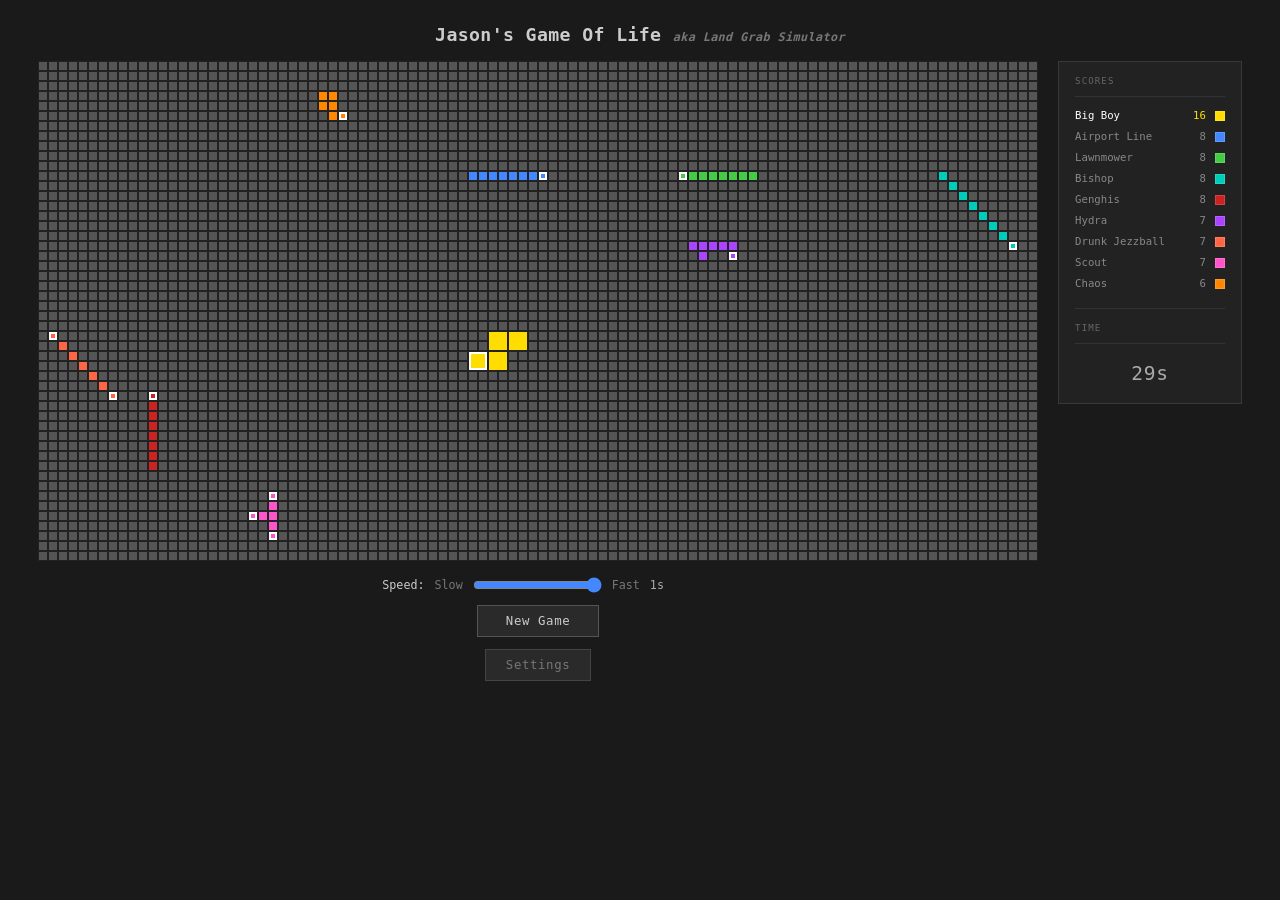
==== index.html @ 767900d6 "Add configurable game length setting (30s, 1m, 2m, 5m, forever) Game length slider in the Settings m" ====
<!DOCTYPE html>
<html lang="en">
<head>
	<meta charset="UTF-8">
	<title>Jason's Game Of Life (aka Land Grab Simulator)</title>
	<link rel="stylesheet" href="css/style.css">
</head>
<body>
	<h1>Jason's Game Of Life <span class="subtitle">aka Land Grab Simulator</span></h1>
	<div class="main-layout">
		<div class="game-column">
			<div class="game-wrap">
				<canvas id="grid"></canvas>
				<div id="powerup-overlay"></div>
			</div>
			<div class="controls">
				<div class="speed-control">
					<label for="speed">Speed:</label>
					<span class="speed-label">Slow</span>
					<input type="range" id="speed" min="0" max="10" value="10">
					<span class="speed-label">Fast</span>
					<span id="speed-display">1s</span>
				</div>
				<button id="new-game">New Game</button>
				<button id="settings">Settings</button>
			</div>
		</div>
		<aside class="side-panel">
			<div class="score-panel-title">Scores</div>
			<div id="score-list"></div>
			<div class="clock-panel-title">Time</div>
			<div id="clock-display" class="clock-display">30s</div>
		</aside>
	</div>

	<div id="modal-overlay" class="modal-overlay hidden">
		<div class="modal-panel">
			<div class="modal-title">Settings</div>
			<div class="modal-columns">
				<div class="modal-section">
					<div class="modal-section-title">Bots</div>
					<div id="bot-list"></div>
				</div>
				<div class="modal-section modal-section-right">
					<div class="modal-section-title">Powerups</div>
					<div id="powerup-list"></div>
					<div class="powerup-count-row">
						<span class="powerup-count-label">Count</span>
						<input type="range" id="powerup-count" min="1" max="10" value="3">
						<span id="powerup-count-display">3</span>
					</div>
				</div>
			</div>
			<div class="modal-length-row">
				<span class="modal-length-label">Game Length</span>
				<input type="range" id="game-length" min="0" max="4" value="0" step="1">
				<span id="game-length-display">30s</span>
			</div>
			<div class="modal-actions">
				<button class="modal-btn" id="modal-cancel">Cancel</button>
				<button class="modal-btn modal-btn-start" id="modal-ok">OK</button>
			</div>
		</div>
	</div>

	<script src="js/bots/genghis.js"></script>
	<script src="js/bots/big-boy.js"></script>
	<script src="js/bots/hydra.js"></script>
	<script src="js/bots/lawnmower.js"></script>
	<script src="js/bots/airport-line.js"></script>
	<script src="js/bots/chaos.js"></script>
	<script src="js/bots/scout.js"></script>
	<script src="js/bots/bishop.js"></script>
	<script src="js/bots/drunk-jezzball.js"></script>
	<script src="js/game.js"></script>
</body>
</html>
---- css/style.css ----
* {
	box-sizing: border-box;
	margin: 0;
	padding: 0;
}

body {
	background: #1a1a1a;
	color: #cccccc;
	font-family: monospace;
	display: flex;
	flex-direction: column;
	align-items: center;
	padding: 24px 16px;
	gap: 16px;
}

h1 {
	font-size: 1.4em;
	letter-spacing: 0.02em;
}

.subtitle {
	font-size: 0.65em;
	color: #777777;
	font-style: italic;
}

.main-layout {
	display: flex;
	flex-direction: row;
	align-items: flex-start;
	gap: 20px;
}

.game-column {
	display: flex;
	flex-direction: column;
	align-items: center;
	gap: 16px;
}

.game-wrap {
	position: relative;
	display: inline-block;
}

#grid {
	display: block;
	background: #222222;
}

#powerup-overlay {
	position: absolute;
	top: 0;
	left: 0;
	width: 100%;
	height: 100%;
	pointer-events: none;
}

@keyframes rainbow-glow {
	0%   { background: #ff0000; box-shadow: 0 0 6px 2px #ff0000; }
	16%  { background: #ff8800; box-shadow: 0 0 6px 2px #ff8800; }
	33%  { background: #ffff00; box-shadow: 0 0 6px 2px #ffff00; }
	50%  { background: #00ff44; box-shadow: 0 0 6px 2px #00ff44; }
	66%  { background: #0088ff; box-shadow: 0 0 6px 2px #0088ff; }
	83%  { background: #aa00ff; box-shadow: 0 0 6px 2px #aa00ff; }
	100% { background: #ff0000; box-shadow: 0 0 6px 2px #ff0000; }
}

.powerup-block {
	position: absolute;
	width: 8px;
	height: 8px;
	animation: rainbow-glow 1.5s linear infinite;
}

.controls {
	display: flex;
	flex-direction: column;
	align-items: center;
	gap: 12px;
}

.speed-control {
	display: flex;
	align-items: center;
	gap: 10px;
	font-size: 0.9em;
}

.speed-label {
	color: #777777;
}

#speed {
	cursor: pointer;
	accent-color: #4488ff;
}

#speed-display {
	min-width: 44px;
	color: #aaaaaa;
}

#new-game {
	padding: 8px 28px;
	font-size: 0.95em;
	font-family: monospace;
	cursor: pointer;
	background: #2a2a2a;
	color: #cccccc;
	border: 1px solid #555555;
	letter-spacing: 0.05em;
}

#new-game:hover {
	background: #333333;
	border-color: #4488ff;
	color: #ffffff;
}

#settings {
	padding: 8px 20px;
	font-size: 0.95em;
	font-family: monospace;
	cursor: pointer;
	background: #2a2a2a;
	color: #777777;
	border: 1px solid #444444;
	letter-spacing: 0.05em;
}

#settings:hover {
	background: #333333;
	border-color: #666666;
	color: #cccccc;
}

/* Powerup panel */

.powerup-panel {
	background: #222222;
	border: 1px solid #383838;
	padding: 12px 20px;
	display: flex;
	align-items: center;
	gap: 24px;
}

.powerup-panel-title {
	font-size: 0.7em;
	text-transform: uppercase;
	letter-spacing: 0.12em;
	color: #666666;
	white-space: nowrap;
	padding-right: 16px;
	border-right: 1px solid #333333;
}

#powerup-list {
	display: flex;
	flex-direction: column;
	gap: 6px;
}

.powerup-item {
	display: flex;
	align-items: center;
	gap: 8px;
	cursor: pointer;
	user-select: none;
}

.powerup-swatch {
	width: 10px;
	height: 10px;
	flex-shrink: 0;
}

.powerup-name {
	font-size: 0.82em;
	color: #bbbbbb;
}

.powerup-item input[type="checkbox"] {
	cursor: pointer;
	width: 13px;
	height: 13px;
	flex-shrink: 0;
}

/* Bot panel */

.side-panel {
	background: #222222;
	border: 1px solid #383838;
	padding: 14px 16px;
	display: flex;
	flex-direction: column;
	gap: 4px;
	min-width: 160px;
	position: sticky;
	top: 24px;
}

.bot-panel-title {
	font-size: 0.7em;
	text-transform: uppercase;
	letter-spacing: 0.12em;
	color: #666666;
	padding-bottom: 10px;
	margin-bottom: 4px;
	border-bottom: 1px solid #333333;
}

.bot-item {
	display: flex;
	align-items: center;
	gap: 9px;
	padding: 5px 0;
	cursor: pointer;
	user-select: none;
}

.bot-item:hover .bot-name {
	color: #ffffff;
}

.bot-swatch {
	width: 10px;
	height: 10px;
	flex-shrink: 0;
	border: 1px solid rgba(255, 255, 255, 0.15);
}

.bot-name {
	flex: 1;
	font-size: 0.82em;
	color: #bbbbbb;
	transition: color 0.1s;
}

.bot-item input[type="checkbox"] {
	cursor: pointer;
	width: 13px;
	height: 13px;
	accent-color: #4488ff;
	flex-shrink: 0;
	order: 4;
}

.bot-swatch {
	order: 1;
}

.bot-name {
	order: 2;
}

.speed-indicator {
	order: 3;
	color: #44cc44;
	font-size: 0.85em;
	min-width: 12px;
}

.bot-item input[type="checkbox"]:not(:checked) ~ .bot-swatch {
	opacity: 0.3;
}

.bot-item input[type="checkbox"]:not(:checked) ~ .bot-name {
	color: #444444;
}

.score-panel-title {
	font-size: 0.7em;
	text-transform: uppercase;
	letter-spacing: 0.12em;
	color: #666666;
	padding-bottom: 10px;
	margin-bottom: 4px;
	border-bottom: 1px solid #333333;
}

.score-item {
	display: flex;
	align-items: center;
	gap: 9px;
	padding: 4px 0;
}

.score-name {
	flex: 1;
	font-size: 0.82em;
	color: #888888;
}

.score-value {
	font-size: 0.82em;
	color: #888888;
	font-variant-numeric: tabular-nums;
	min-width: 32px;
	text-align: right;
}

.score-leader .score-name {
	color: #ffffff;
}

.score-leader .score-value {
	color: #ffdd00;
}

.clock-panel-title {
	font-size: 0.7em;
	text-transform: uppercase;
	letter-spacing: 0.12em;
	color: #666666;
	padding-top: 14px;
	margin-top: 10px;
	padding-bottom: 10px;
	margin-bottom: 4px;
	border-top: 1px solid #333333;
	border-bottom: 1px solid #333333;
}

@keyframes clock-flash {
	0%, 100% { opacity: 1; }
	50% { opacity: 0.25; }
}

.clock-display {
	font-size: 1.5em;
	color: #aaaaaa;
	text-align: center;
	padding: 10px 0 4px;
	font-variant-numeric: tabular-nums;
	letter-spacing: 0.04em;
}

.clock-display.clock-urgent {
	color: #ff3333;
	animation: clock-flash 0.5s ease-in-out infinite;
}

.clock-display.clock-done {
	color: #ff3333;
	font-size: 1em;
	letter-spacing: 0.08em;
}

/* Modal */

.modal-overlay {
	position: fixed;
	inset: 0;
	background: rgba(0, 0, 0, 0.75);
	display: flex;
	align-items: center;
	justify-content: center;
	z-index: 100;
}

.modal-overlay.hidden {
	display: none;
}

.modal-panel {
	background: #222222;
	border: 1px solid #444444;
	padding: 24px;
	min-width: 520px;
	display: flex;
	flex-direction: column;
	gap: 20px;
}

.modal-columns {
	display: flex;
	gap: 0;
}

.modal-section {
	flex: 1;
	display: flex;
	flex-direction: column;
	gap: 4px;
}

.modal-section-right {
	padding-left: 24px;
	border-left: 1px solid #333333;
}

.modal-title {
	font-size: 0.85em;
	text-transform: uppercase;
	letter-spacing: 0.14em;
	color: #cccccc;
	padding-bottom: 12px;
	border-bottom: 1px solid #383838;
}

.modal-section-title {
	font-size: 0.7em;
	text-transform: uppercase;
	letter-spacing: 0.12em;
	color: #555555;
	padding-bottom: 8px;
	margin-bottom: 4px;
	border-bottom: 1px solid #2a2a2a;
}

.modal-actions {
	display: flex;
	gap: 10px;
	justify-content: flex-end;
	padding-top: 12px;
	border-top: 1px solid #333333;
}

.modal-length-row {
	display: flex;
	align-items: center;
	gap: 12px;
	padding: 14px 0 2px;
	border-top: 1px solid #333333;
}

.modal-length-label {
	font-size: 0.72em;
	text-transform: uppercase;
	letter-spacing: 0.1em;
	color: #666666;
	white-space: nowrap;
}

#game-length {
	flex: 1;
	cursor: pointer;
	accent-color: #4488ff;
}

#game-length-display {
	font-size: 0.82em;
	color: #aaaaaa;
	min-width: 28px;
	text-align: right;
}

.modal-btn {
	padding: 7px 22px;
	font-size: 0.9em;
	font-family: monospace;
	cursor: pointer;
	background: #2a2a2a;
	color: #aaaaaa;
	border: 1px solid #555555;
	letter-spacing: 0.05em;
}

.modal-btn:hover {
	background: #333333;
	color: #ffffff;
	border-color: #777777;
}

.modal-btn-start {
	border-color: #4488ff;
	color: #4488ff;
}

.modal-btn-start:hover {
	background: #4488ff;
	color: #000000;
	border-color: #4488ff;
}

.powerup-count-row {
	display: flex;
	align-items: center;
	gap: 10px;
	margin-top: 14px;
	padding-top: 12px;
	border-top: 1px solid #2a2a2a;
}

.powerup-count-label {
	font-size: 0.72em;
	text-transform: uppercase;
	letter-spacing: 0.1em;
	color: #666666;
	white-space: nowrap;
}

#powerup-count {
	flex: 1;
	cursor: pointer;
	accent-color: #4488ff;
}

#powerup-count-display {
	font-size: 0.82em;
	color: #aaaaaa;
	min-width: 16px;
	text-align: right;
}
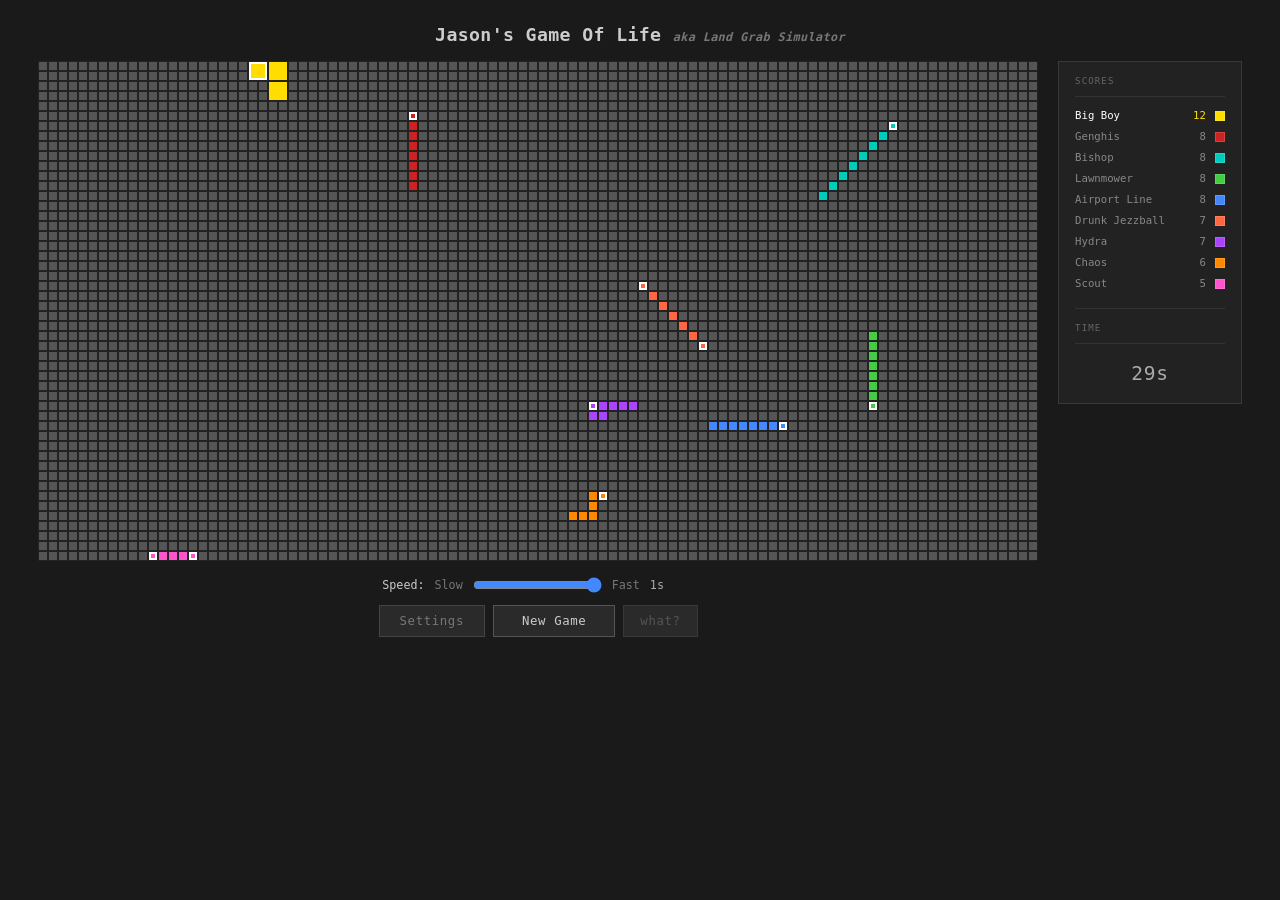
==== commit f1f3f879: "Add what? modal, reorder buttons, powerup icons, count slider above list; update specs Co-Authored-B" ====
--- a/index.html
+++ b/index.html
@@ -21,8 +21,11 @@
 					<span class="speed-label">Fast</span>
 					<span id="speed-display">1s</span>
 				</div>
-				<button id="new-game">New Game</button>
-				<button id="settings">Settings</button>
+				<div class="button-row">
+					<button id="settings">Settings</button>
+					<button id="new-game">New Game</button>
+					<button id="what">what?</button>
+				</div>
 			</div>
 		</div>
 		<aside class="side-panel">
@@ -43,12 +46,12 @@
 				</div>
 				<div class="modal-section modal-section-right">
 					<div class="modal-section-title">Powerups</div>
-					<div id="powerup-list"></div>
 					<div class="powerup-count-row">
 						<span class="powerup-count-label">Count</span>
 						<input type="range" id="powerup-count" min="1" max="10" value="3">
 						<span id="powerup-count-display">3</span>
 					</div>
+					<div id="powerup-list"></div>
 				</div>
 			</div>
 			<div class="modal-length-row">
@@ -59,6 +62,19 @@
 			<div class="modal-actions">
 				<button class="modal-btn" id="modal-cancel">Cancel</button>
 				<button class="modal-btn modal-btn-start" id="modal-ok">OK</button>
+			</div>
+		</div>
+	</div>
+
+	<div id="what-overlay" class="modal-overlay hidden">
+		<div class="modal-panel modal-panel-narrow">
+			<div class="modal-title">what is this?</div>
+			<div class="what-body">
+				<p>Lorem ipsum dolor sit amet, consectetur adipiscing elit. Sed do eiusmod tempor incididunt ut labore et dolore magna aliqua. Ut enim ad minim veniam, quis nostrud exercitation ullamco laboris.</p>
+				<p>Duis aute irure dolor in reprehenderit in voluptate velit esse cillum dolore eu fugiat nulla pariatur. Excepteur sint occaecat cupidatat non proident, sunt in culpa qui officia deserunt mollit anim id est laborum.</p>
+			</div>
+			<div class="modal-actions">
+				<button class="modal-btn modal-btn-start" id="what-ok">ok, i guess?</button>
 			</div>
 		</div>
 	</div>
--- a/css/style.css
+++ b/css/style.css
@@ -104,6 +104,13 @@
 	color: #aaaaaa;
 }
 
+.button-row {
+	display: flex;
+	flex-direction: row;
+	gap: 8px;
+	align-items: center;
+}
+
 #new-game {
 	padding: 8px 28px;
 	font-size: 0.95em;
@@ -136,6 +143,37 @@
 	background: #333333;
 	border-color: #666666;
 	color: #cccccc;
+}
+
+#what {
+	padding: 8px 16px;
+	font-size: 0.95em;
+	font-family: monospace;
+	cursor: pointer;
+	background: #2a2a2a;
+	color: #555555;
+	border: 1px solid #383838;
+	letter-spacing: 0.05em;
+}
+
+#what:hover {
+	background: #333333;
+	border-color: #555555;
+	color: #888888;
+}
+
+.modal-panel-narrow {
+	min-width: 0;
+	width: 380px;
+}
+
+.what-body {
+	display: flex;
+	flex-direction: column;
+	gap: 12px;
+	font-size: 0.82em;
+	color: #888888;
+	line-height: 1.6;
 }
 
 /* Powerup panel */
@@ -482,9 +520,9 @@
 	display: flex;
 	align-items: center;
 	gap: 10px;
-	margin-top: 14px;
-	padding-top: 12px;
-	border-top: 1px solid #2a2a2a;
+	margin-bottom: 10px;
+	padding-bottom: 10px;
+	border-bottom: 1px solid #2a2a2a;
 }
 
 .powerup-count-label {
@@ -507,3 +545,38 @@
 	min-width: 16px;
 	text-align: right;
 }
+
+.pu-icon {
+	display: inline-flex;
+	align-items: center;
+	justify-content: center;
+	flex-shrink: 0;
+	font-size: 0.8em;
+	margin-left: auto;
+}
+
+.pu-speed {
+	color: #44cc44;
+	font-size: 0.9em;
+}
+
+.pu-multiball {
+	width: 14px;
+	height: 14px;
+	border: 1px solid rgba(255, 255, 255, 0.5);
+	border-radius: 50%;
+	gap: 2px;
+}
+
+.pu-multiball span {
+	width: 3px;
+	height: 3px;
+	background: rgba(255, 255, 255, 0.8);
+	border-radius: 50%;
+	display: block;
+}
+
+.pu-death {
+	color: #ff3333;
+	font-size: 0.9em;
+}
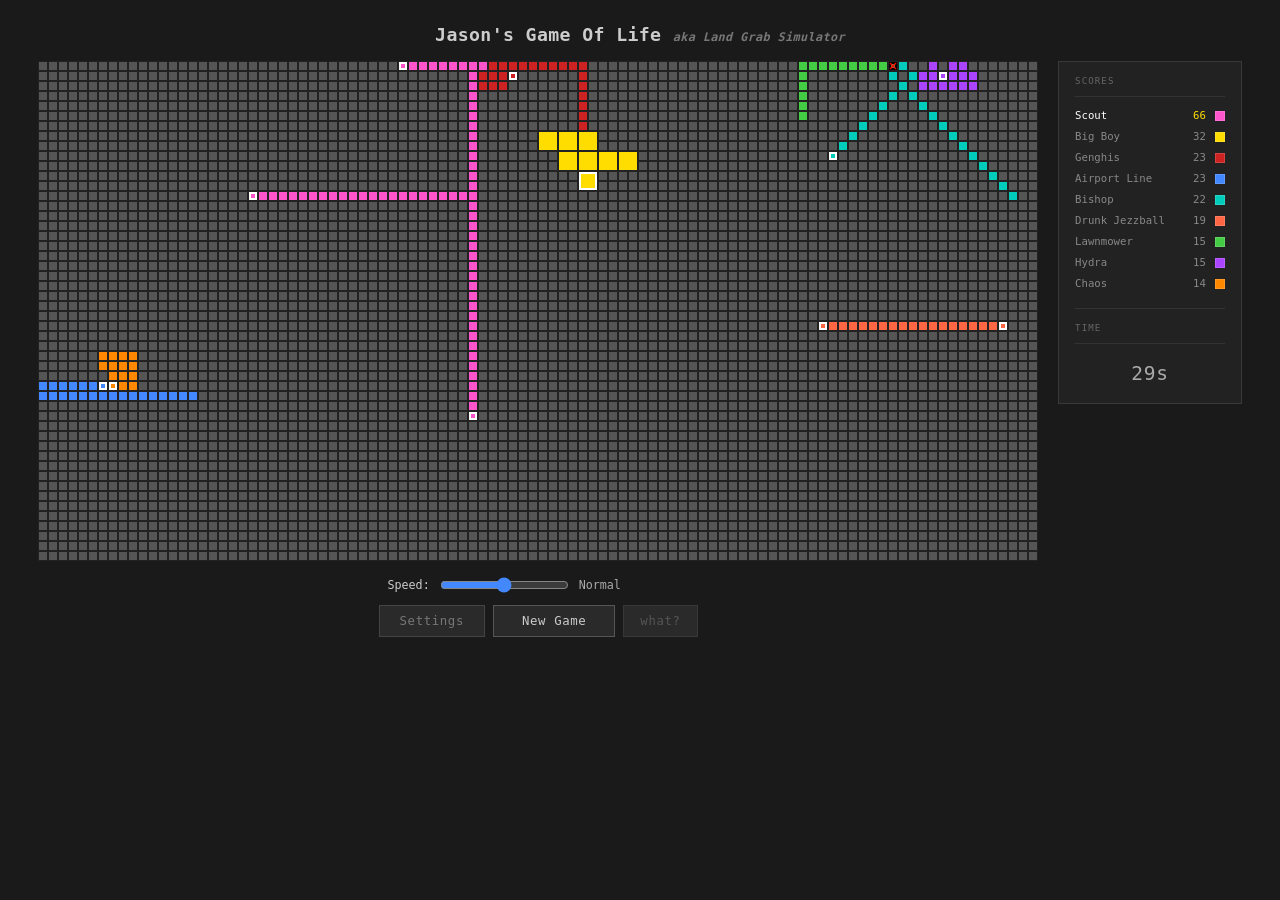
==== commit d60965e1: "Add fire powerup, mode slider, emoji icons, reworked speed presets - He's on Fire!! powerup: invulne" ====
--- a/index.html
+++ b/index.html
@@ -16,10 +16,8 @@
 			<div class="controls">
 				<div class="speed-control">
 					<label for="speed">Speed:</label>
-					<span class="speed-label">Slow</span>
-					<input type="range" id="speed" min="0" max="10" value="10">
-					<span class="speed-label">Fast</span>
-					<span id="speed-display">1s</span>
+					<input type="range" id="speed" min="0" max="4" value="2">
+					<span id="speed-display">Normal</span>
 				</div>
 				<div class="button-row">
 					<button id="settings">Settings</button>
@@ -39,6 +37,11 @@
 	<div id="modal-overlay" class="modal-overlay hidden">
 		<div class="modal-panel">
 			<div class="modal-title">Settings</div>
+			<div class="modal-mode-row">
+				<span class="modal-mode-label">Mode</span>
+				<input type="range" id="game-mode" min="0" max="2" value="0" step="1">
+				<span id="game-mode-display">boring</span>
+			</div>
 			<div class="modal-columns">
 				<div class="modal-section">
 					<div class="modal-section-title">Bots</div>
--- a/css/style.css
+++ b/css/style.css
@@ -90,17 +90,13 @@
 	font-size: 0.9em;
 }
 
-.speed-label {
-	color: #777777;
-}
-
 #speed {
 	cursor: pointer;
 	accent-color: #4488ff;
 }
 
 #speed-display {
-	min-width: 44px;
+	min-width: 110px;
 	color: #aaaaaa;
 }
 
@@ -459,6 +455,35 @@
 	border-top: 1px solid #333333;
 }
 
+.modal-mode-row {
+	display: flex;
+	align-items: center;
+	gap: 12px;
+	padding: 2px 0 14px;
+	border-bottom: 1px solid #333333;
+}
+
+.modal-mode-label {
+	font-size: 0.72em;
+	text-transform: uppercase;
+	letter-spacing: 0.1em;
+	color: #666666;
+	white-space: nowrap;
+}
+
+#game-mode {
+	flex: 1;
+	cursor: pointer;
+	accent-color: #4488ff;
+}
+
+#game-mode-display {
+	font-size: 0.82em;
+	color: #aaaaaa;
+	min-width: 80px;
+	text-align: right;
+}
+
 .modal-length-row {
 	display: flex;
 	align-items: center;
@@ -552,7 +577,6 @@
 	justify-content: center;
 	flex-shrink: 0;
 	font-size: 0.8em;
-	margin-left: auto;
 }
 
 .pu-speed {
@@ -560,23 +584,12 @@
 	font-size: 0.9em;
 }
 
-.pu-multiball {
-	width: 14px;
-	height: 14px;
-	border: 1px solid rgba(255, 255, 255, 0.5);
-	border-radius: 50%;
-	gap: 2px;
-}
-
-.pu-multiball span {
-	width: 3px;
-	height: 3px;
-	background: rgba(255, 255, 255, 0.8);
-	border-radius: 50%;
-	display: block;
-}
 
 .pu-death {
 	color: #ff3333;
 	font-size: 0.9em;
 }
+
+.pu-fire {
+	font-size: 0.85em;
+}
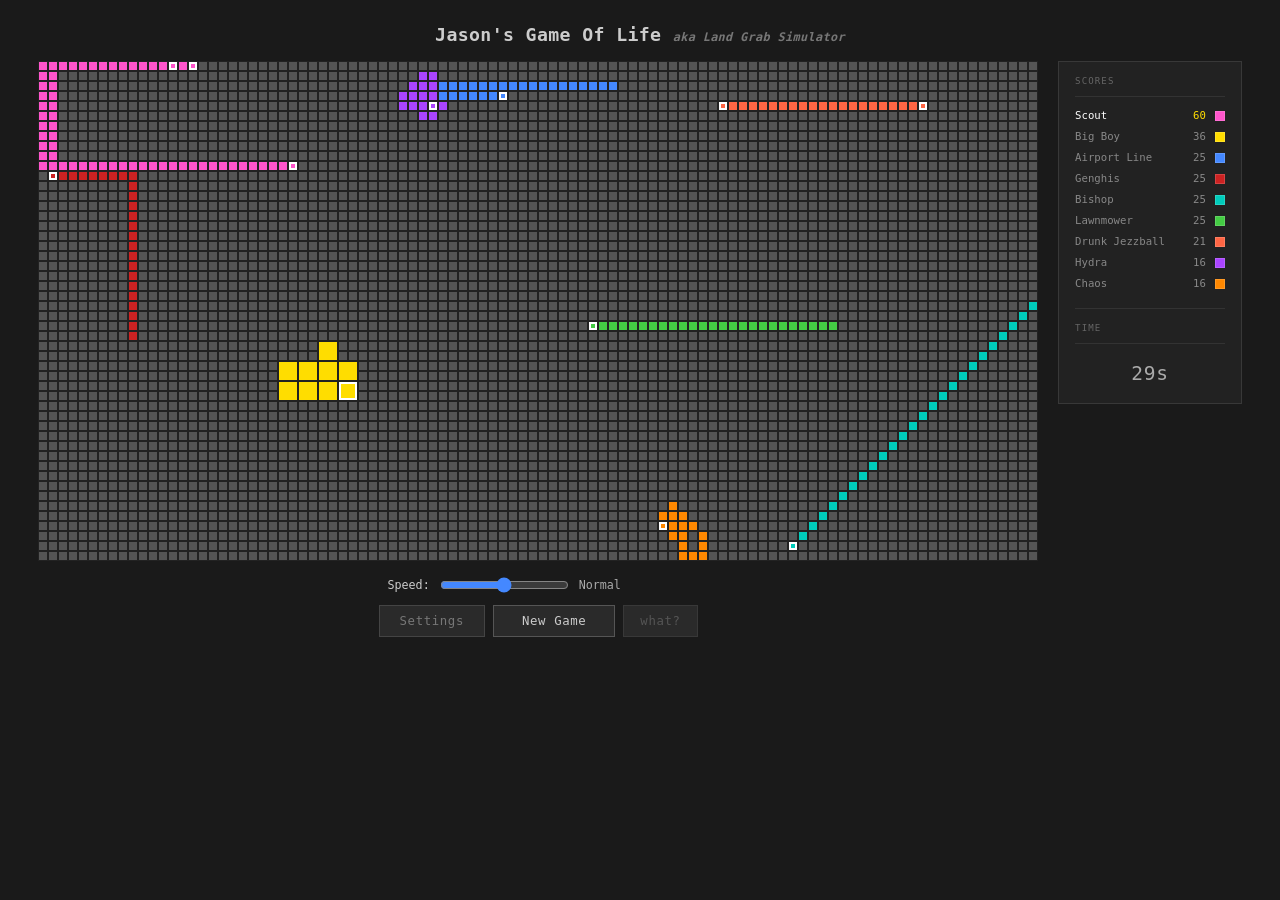
==== commit 54db0de3: "Add board size setting (large/medium/to the death!) with dynamic canvas resize Co-Authored-By: Claud" ====
--- a/index.html
+++ b/index.html
@@ -57,10 +57,17 @@
 					<div id="powerup-list"></div>
 				</div>
 			</div>
-			<div class="modal-length-row">
-				<span class="modal-length-label">Game Length</span>
-				<input type="range" id="game-length" min="0" max="4" value="0" step="1">
-				<span id="game-length-display">30s</span>
+			<div class="modal-row-pair">
+				<div class="modal-slider-half">
+					<span class="modal-slider-label">Game Length</span>
+					<input type="range" id="game-length" min="0" max="4" value="0" step="1">
+					<span id="game-length-display">30s</span>
+				</div>
+				<div class="modal-slider-half modal-slider-half-right">
+					<span class="modal-slider-label">Board Size</span>
+					<input type="range" id="board-size" min="0" max="2" value="0" step="1">
+					<span id="board-size-display">large</span>
+				</div>
 			</div>
 			<div class="modal-actions">
 				<button class="modal-btn" id="modal-cancel">Cancel</button>
--- a/css/style.css
+++ b/css/style.css
@@ -484,15 +484,26 @@
 	text-align: right;
 }
 
-.modal-length-row {
-	display: flex;
-	align-items: center;
-	gap: 12px;
+.modal-row-pair {
+	display: flex;
+	gap: 0;
 	padding: 14px 0 2px;
 	border-top: 1px solid #333333;
 }
 
-.modal-length-label {
+.modal-slider-half {
+	flex: 1;
+	display: flex;
+	align-items: center;
+	gap: 12px;
+}
+
+.modal-slider-half-right {
+	padding-left: 20px;
+	border-left: 1px solid #333333;
+}
+
+.modal-slider-label {
 	font-size: 0.72em;
 	text-transform: uppercase;
 	letter-spacing: 0.1em;
@@ -510,6 +521,19 @@
 	font-size: 0.82em;
 	color: #aaaaaa;
 	min-width: 28px;
+	text-align: right;
+}
+
+#board-size {
+	flex: 1;
+	cursor: pointer;
+	accent-color: #4488ff;
+}
+
+#board-size-display {
+	font-size: 0.82em;
+	color: #aaaaaa;
+	min-width: 82px;
 	text-align: right;
 }
 
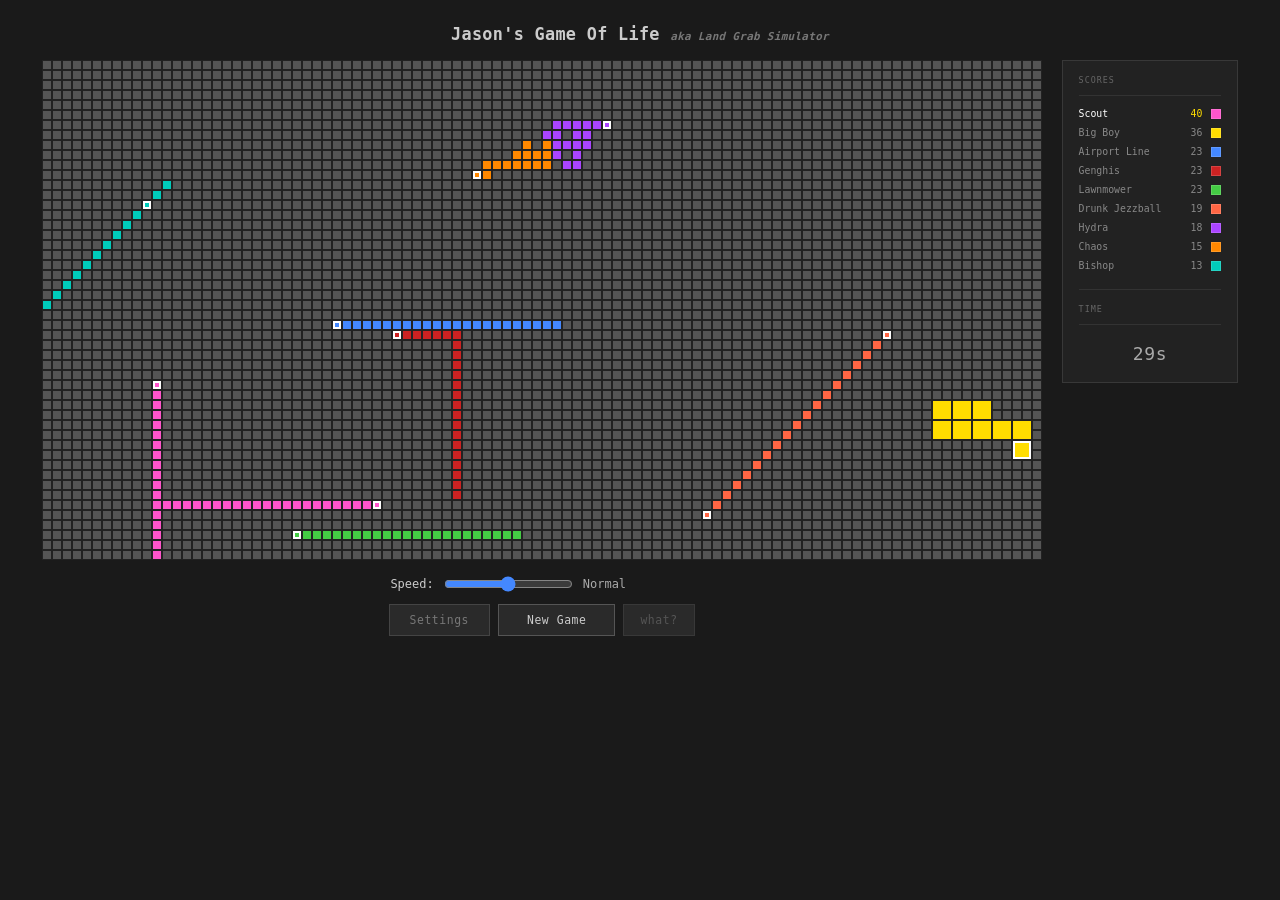
==== commit 8824db46: "jb fixes" ====
--- a/index.html
+++ b/index.html
@@ -34,7 +34,7 @@
 		</aside>
 	</div>
 
-	<div id="modal-overlay" class="modal-overlay hidden">
+	<div id="settings-overlay" class="modal-overlay hidden">
 		<div class="modal-panel">
 			<div class="modal-title">Settings</div>
 			<div class="modal-mode-row">
@@ -80,8 +80,7 @@
 		<div class="modal-panel modal-panel-narrow">
 			<div class="modal-title">what is this?</div>
 			<div class="what-body">
-				<p>Lorem ipsum dolor sit amet, consectetur adipiscing elit. Sed do eiusmod tempor incididunt ut labore et dolore magna aliqua. Ut enim ad minim veniam, quis nostrud exercitation ullamco laboris.</p>
-				<p>Duis aute irure dolor in reprehenderit in voluptate velit esse cillum dolore eu fugiat nulla pariatur. Excepteur sint occaecat cupidatat non proident, sunt in culpa qui officia deserunt mollit anim id est laborum.</p>
+				<div id="aboutContent"></div>				
 			</div>
 			<div class="modal-actions">
 				<button class="modal-btn modal-btn-start" id="what-ok">ok, i guess?</button>
@@ -99,5 +98,21 @@
 	<script src="js/bots/bishop.js"></script>
 	<script src="js/bots/drunk-jezzball.js"></script>
 	<script src="js/game.js"></script>
+
+	<script>		
+		fetch('about.html')
+			.then(response => response.text())
+			.then(data => {
+				document.querySelector('#aboutContent').outerHTML = data;
+			}
+		);
+
+		const ranges = document.querySelectorAll('input[type="range"]');
+		ranges.forEach(item => {
+			item.addEventListener('click', (event) => {
+				event.stopPropagation();
+			});
+		});
+	</script>
 </body>
 </html>
--- a/css/style.css
+++ b/css/style.css
@@ -2,6 +2,7 @@
 	box-sizing: border-box;
 	margin: 0;
 	padding: 0;
+	font-size:12px;
 }
 
 body {
@@ -15,9 +16,27 @@
 	gap: 16px;
 }
 
+a {
+	color: white;
+	text-decoration:none;
+}
+
+a:hover {
+	color:grey;
+}
+
+p { margin-bottom:0.5em; }
+
 h1 {
 	font-size: 1.4em;
 	letter-spacing: 0.02em;
+}
+
+input[type=range]::-webkit-slider-thumb {
+    width: 30px;
+    height: 30px;
+    -webkit-appearance: none;
+    /* Custom styling here */
 }
 
 .subtitle {
@@ -617,3 +636,8 @@
 .pu-fire {
 	font-size: 0.85em;
 }
+
+@media (max-width:1000px) {
+    * { font-size: 24px; }
+    .modal-panel-narrow { width:90%; }
+}
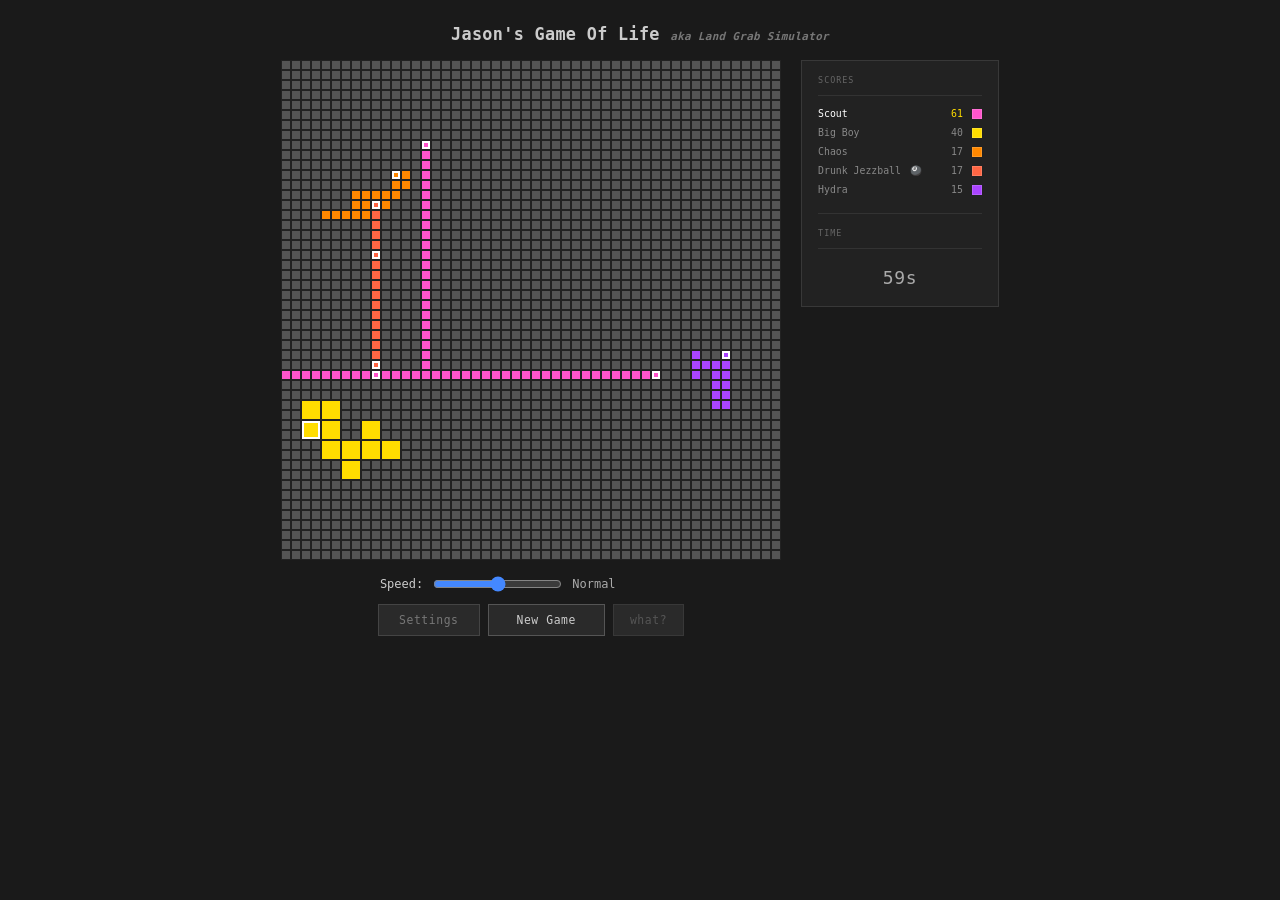
==== commit df05fcbd: "Add tournament mode: multi-round competition with win tracking and standings popup Co-Authored-By: C" ====
--- a/index.html
+++ b/index.html
@@ -80,10 +80,22 @@
 		<div class="modal-panel modal-panel-narrow">
 			<div class="modal-title">what is this?</div>
 			<div class="what-body">
-				<div id="aboutContent"></div>				
+				<div id="aboutContent"></div>
 			</div>
 			<div class="modal-actions">
 				<button class="modal-btn modal-btn-start" id="what-ok">ok, i guess?</button>
+			</div>
+		</div>
+	</div>
+
+	<div id="tournament-overlay" class="modal-overlay hidden">
+		<div class="modal-panel modal-panel-narrow">
+			<div class="modal-title" id="tournament-title"></div>
+			<div id="tournament-champion" class="tournament-champion hidden"></div>
+			<div id="tournament-round-result" class="tournament-round-result"></div>
+			<div id="tournament-standings" class="tournament-standings"></div>
+			<div class="modal-actions">
+				<button class="modal-btn modal-btn-start" id="tournament-next-btn">next round</button>
 			</div>
 		</div>
 	</div>
--- a/css/style.css
+++ b/css/style.css
@@ -637,6 +637,111 @@
 	font-size: 0.85em;
 }
 
+.tournament-champion {
+	text-align: center;
+	padding: 12px 0;
+	border-bottom: 1px solid #383838;
+}
+
+.tournament-champion-label {
+	font-size: 0.7em;
+	text-transform: uppercase;
+	letter-spacing: 0.15em;
+	color: #555555;
+	margin-bottom: 8px;
+}
+
+.tournament-champion-name {
+	font-size: 1.2em;
+	color: #ffdd00;
+	letter-spacing: 0.08em;
+}
+
+.tournament-round-result {
+	display: flex;
+	flex-direction: column;
+	gap: 6px;
+	padding: 12px 0;
+	border-bottom: 1px solid #333333;
+}
+
+.tournament-round-result-label {
+	font-size: 0.7em;
+	text-transform: uppercase;
+	letter-spacing: 0.12em;
+	color: #555555;
+	margin-bottom: 2px;
+}
+
+.tournament-winner-row {
+	display: flex;
+	align-items: center;
+	gap: 8px;
+	font-size: 0.82em;
+}
+
+.tournament-standings {
+	display: flex;
+	flex-direction: column;
+	gap: 2px;
+	padding: 12px 0 4px;
+}
+
+.tournament-standings-header {
+	display: flex;
+	align-items: center;
+	gap: 9px;
+	padding-bottom: 8px;
+	margin-bottom: 2px;
+	border-bottom: 1px solid #2a2a2a;
+	font-size: 0.7em;
+	text-transform: uppercase;
+	letter-spacing: 0.1em;
+	color: #555555;
+}
+
+.tournament-standings-row {
+	display: flex;
+	align-items: center;
+	gap: 9px;
+	padding: 5px 0;
+	font-size: 0.82em;
+}
+
+.t-col-swatch {
+	width: 10px;
+	height: 10px;
+	flex-shrink: 0;
+	border: 1px solid rgba(255,255,255,0.15);
+}
+
+.t-col-name {
+	flex: 1;
+	color: #888888;
+}
+
+.t-col-wins {
+	min-width: 48px;
+	text-align: center;
+	color: #ffdd00;
+	letter-spacing: 0.05em;
+}
+
+.t-col-score {
+	min-width: 40px;
+	text-align: right;
+	color: #666666;
+	font-variant-numeric: tabular-nums;
+}
+
+.tournament-standings-row.t-leader .t-col-name {
+	color: #ffffff;
+}
+
+.tournament-standings-row.t-leader .t-col-wins {
+	color: #ffdd00;
+}
+
 @media (max-width:1000px) {
     * { font-size: 24px; }
     .modal-panel-narrow { width:90%; }
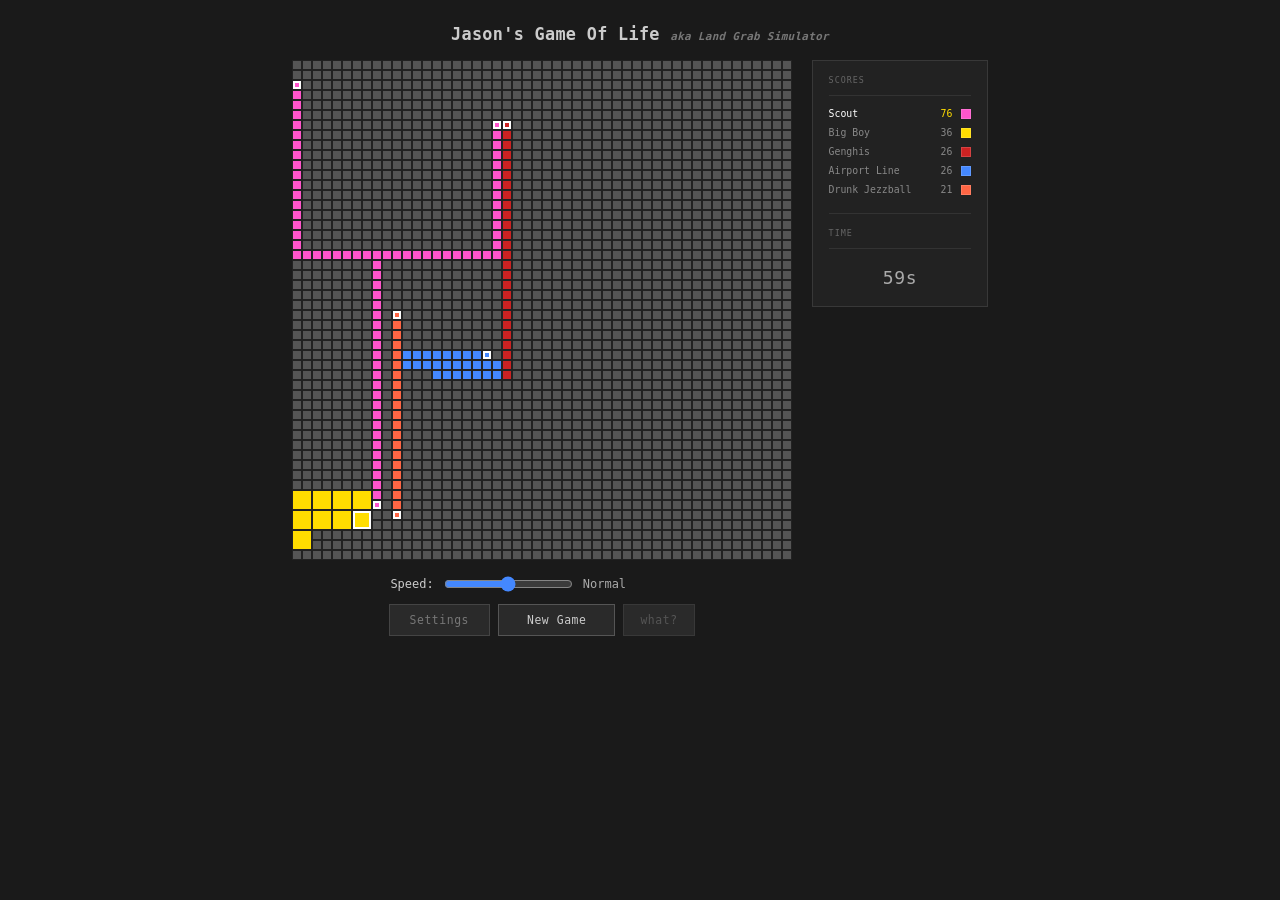
==== commit bce4c82b: "Convert board size setting from slider to radio button group Co-Authored-By: Claude Sonnet 4.6 <nore" ====
--- a/index.html
+++ b/index.html
@@ -39,8 +39,20 @@
 			<div class="modal-title">Settings</div>
 			<div class="modal-mode-row">
 				<span class="modal-mode-label">Mode</span>
-				<input type="range" id="game-mode" min="0" max="2" value="0" step="1">
-				<span id="game-mode-display">boring</span>
+				<div class="mode-radio-group">
+					<label class="mode-radio-item">
+						<input type="radio" name="game-mode" value="0" checked>
+						<span>boring</span>
+					</label>
+					<label class="mode-radio-item">
+						<input type="radio" name="game-mode" value="1">
+						<span>tournament</span>
+					</label>
+					<label class="mode-radio-item">
+						<input type="radio" name="game-mode" value="2">
+						<span>battle royale</span>
+					</label>
+				</div>
 			</div>
 			<div class="modal-columns">
 				<div class="modal-section">
@@ -63,10 +75,22 @@
 					<input type="range" id="game-length" min="0" max="4" value="0" step="1">
 					<span id="game-length-display">30s</span>
 				</div>
-				<div class="modal-slider-half modal-slider-half-right">
+				<div class="modal-slider-half modal-slider-half-right modal-slider-half-col">
 					<span class="modal-slider-label">Board Size</span>
-					<input type="range" id="board-size" min="0" max="2" value="0" step="1">
-					<span id="board-size-display">large</span>
+					<div class="mode-radio-group mode-radio-group-col">
+						<label class="mode-radio-item">
+							<input type="radio" name="board-size" value="0" checked>
+							<span>large</span>
+						</label>
+						<label class="mode-radio-item">
+							<input type="radio" name="board-size" value="1">
+							<span>medium</span>
+						</label>
+						<label class="mode-radio-item">
+							<input type="radio" name="board-size" value="2">
+							<span>to the death!</span>
+						</label>
+					</div>
 				</div>
 			</div>
 			<div class="modal-actions">
--- a/css/style.css
+++ b/css/style.css
@@ -490,17 +490,40 @@
 	white-space: nowrap;
 }
 
-#game-mode {
+.mode-radio-group {
+	display: flex;
+	gap: 20px;
 	flex: 1;
+}
+
+.mode-radio-group-col {
+	flex-direction: column;
+	gap: 6px;
+}
+
+.modal-slider-half-col {
+	flex-direction: column;
+	align-items: flex-start;
+	gap: 8px;
+}
+
+.mode-radio-item {
+	display: flex;
+	align-items: center;
+	gap: 6px;
+	cursor: pointer;
+	font-size: 0.82em;
+	color: #666666;
+	user-select: none;
+}
+
+.mode-radio-item input[type="radio"] {
 	cursor: pointer;
 	accent-color: #4488ff;
 }
 
-#game-mode-display {
-	font-size: 0.82em;
-	color: #aaaaaa;
-	min-width: 80px;
-	text-align: right;
+.mode-radio-item input[type="radio"]:checked + span {
+	color: #ffffff;
 }
 
 .modal-row-pair {
@@ -543,18 +566,6 @@
 	text-align: right;
 }
 
-#board-size {
-	flex: 1;
-	cursor: pointer;
-	accent-color: #4488ff;
-}
-
-#board-size-display {
-	font-size: 0.82em;
-	color: #aaaaaa;
-	min-width: 82px;
-	text-align: right;
-}
 
 .modal-btn {
 	padding: 7px 22px;
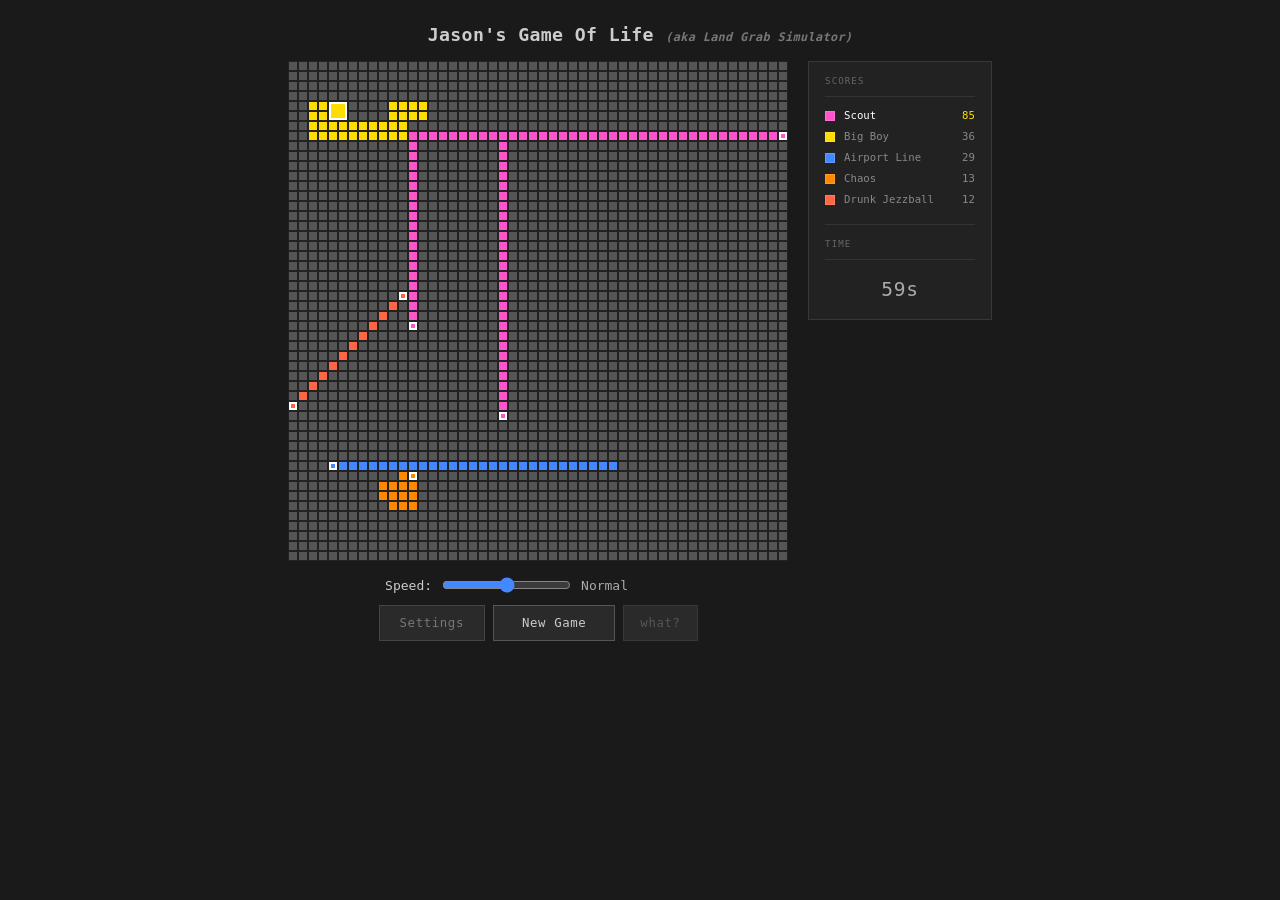
==== commit 4d1d49b6: "last commit for now!" ====
--- a/index.html
+++ b/index.html
@@ -2,11 +2,12 @@
 <html lang="en">
 <head>
 	<meta charset="UTF-8">
+	<meta name="viewport" content="width=device-width, initial-scale=1">
 	<title>Jason's Game Of Life (aka Land Grab Simulator)</title>
 	<link rel="stylesheet" href="css/style.css">
 </head>
 <body>
-	<h1>Jason's Game Of Life <span class="subtitle">aka Land Grab Simulator</span></h1>
+	<h1>Jason's Game Of Life <span class="subtitle">(aka Land Grab Simulator)</span></h1>
 	<div class="main-layout">
 		<div class="game-column">
 			<div class="game-wrap">
--- a/css/style.css
+++ b/css/style.css
@@ -2,7 +2,7 @@
 	box-sizing: border-box;
 	margin: 0;
 	padding: 0;
-	font-size:12px;
+	font-size: 13px;
 }
 
 body {
@@ -127,7 +127,7 @@
 }
 
 #new-game {
-	padding: 8px 28px;
+	padding: 10px 28px;
 	font-size: 0.95em;
 	font-family: monospace;
 	cursor: pointer;
@@ -144,7 +144,7 @@
 }
 
 #settings {
-	padding: 8px 20px;
+	padding: 10px 20px;
 	font-size: 0.95em;
 	font-family: monospace;
 	cursor: pointer;
@@ -161,7 +161,7 @@
 }
 
 #what {
-	padding: 8px 16px;
+	padding: 10px 16px;
 	font-size: 0.95em;
 	font-family: monospace;
 	cursor: pointer;
@@ -302,14 +302,6 @@
 	accent-color: #4488ff;
 	flex-shrink: 0;
 	order: 4;
-}
-
-.bot-swatch {
-	order: 1;
-}
-
-.bot-name {
-	order: 2;
 }
 
 .speed-indicator {
@@ -411,8 +403,11 @@
 	inset: 0;
 	background: rgba(0, 0, 0, 0.75);
 	display: flex;
-	align-items: center;
+	align-items: flex-start;
 	justify-content: center;
+	overflow-y: auto;
+	-webkit-overflow-scrolling: touch;
+	padding: 40px 0;
 	z-index: 100;
 }
 
@@ -648,6 +643,42 @@
 	font-size: 0.85em;
 }
 
+.pu-territory-grab {
+	font-size: 0.85em;
+}
+
+.pu-freeze {
+	font-size: 0.85em;
+}
+
+.pu-teleport {
+	font-size: 0.85em;
+}
+
+.health-bar {
+	display: inline-flex;
+	gap: 2px;
+	align-items: center;
+	margin-left: 4px;
+}
+
+.health-box {
+	width: 5px;
+	height: 5px;
+	flex-shrink: 0;
+}
+
+.hb-green  { background: #44cc44; }
+.hb-yellow { background: #ffdd00; }
+.hb-red    { background: #ff3333; }
+
+@keyframes hb-blink {
+	0%, 100% { opacity: 1; }
+	50%       { opacity: 0; }
+}
+
+.hb-blink { animation: hb-blink 0.5s ease-in-out infinite; }
+
 .tournament-champion {
 	text-align: center;
 	padding: 12px 0;
@@ -753,7 +784,139 @@
 	color: #ffdd00;
 }
 
-@media (max-width:1000px) {
-    * { font-size: 24px; }
-    .modal-panel-narrow { width:90%; }
+@media (max-width: 1250px) {
+	.main-layout {
+		flex-direction: column;
+		align-items: center;
+	}
+
+	.side-panel {
+		position: static;
+		width: 100%;
+		max-width: 740px;
+	}
+
+	#score-list {
+		display: flex;
+		flex-wrap: wrap;
+		gap: 4px;
+	}
+
+	.score-item {
+		min-width: 150px;
+		flex: 1;
+		background: #1e1e1e;
+		padding: 4px 8px;
+	}
+
+	.clock-panel-title {
+		border-top: none;
+		margin-top: 8px;
+	}
+
+	.modal-panel-narrow {
+		width: 90%;
+	}
+}
+
+@media (max-width: 600px) {
+	.modal-panel {
+		min-width: unset;
+		width: 92vw;
+		padding: 18px 14px;
+		gap: 14px;
+	}
+
+	.modal-columns {
+		flex-direction: column;
+		gap: 14px;
+	}
+
+	.modal-section-right {
+		padding-left: 0;
+		border-left: none;
+		border-top: 1px solid #333333;
+		padding-top: 14px;
+	}
+
+	.modal-title {
+		font-size: 1em;
+	}
+
+	.modal-section-title {
+		font-size: 0.85em;
+	}
+
+	.modal-mode-label {
+		font-size: 0.88em;
+	}
+
+	.mode-radio-item {
+		font-size: 1em;
+		gap: 10px;
+		padding: 4px 0;
+	}
+
+	.mode-radio-item input[type="radio"] {
+		width: 18px;
+		height: 18px;
+	}
+
+	.modal-row-pair {
+		flex-direction: column;
+		gap: 14px;
+	}
+
+	.modal-slider-half-right {
+		padding-left: 0;
+		border-left: none;
+		border-top: 1px solid #333333;
+		padding-top: 14px;
+	}
+
+	.modal-slider-label {
+		font-size: 0.88em;
+	}
+
+	#game-length-display,
+	#powerup-count-display {
+		font-size: 1em;
+	}
+
+	.modal-btn {
+		font-size: 1em;
+		padding: 10px 24px;
+	}
+
+	.modal-mode-row {
+		flex-wrap: wrap;
+		gap: 10px;
+	}
+
+	.mode-radio-group {
+		flex-wrap: wrap;
+		gap: 12px;
+	}
+
+	.powerup-count-label {
+		font-size: 0.88em;
+	}
+
+	.side-panel {
+		width: 100vw;
+		max-width: 100vw;
+		box-sizing: border-box;
+	}
+
+	#score-list {
+		display: block;
+		columns: 2;
+		column-gap: 8px;
+	}
+
+	.score-item {
+		min-width: 0;
+		break-inside: avoid;
+		margin-bottom: 4px;
+	}
 }
